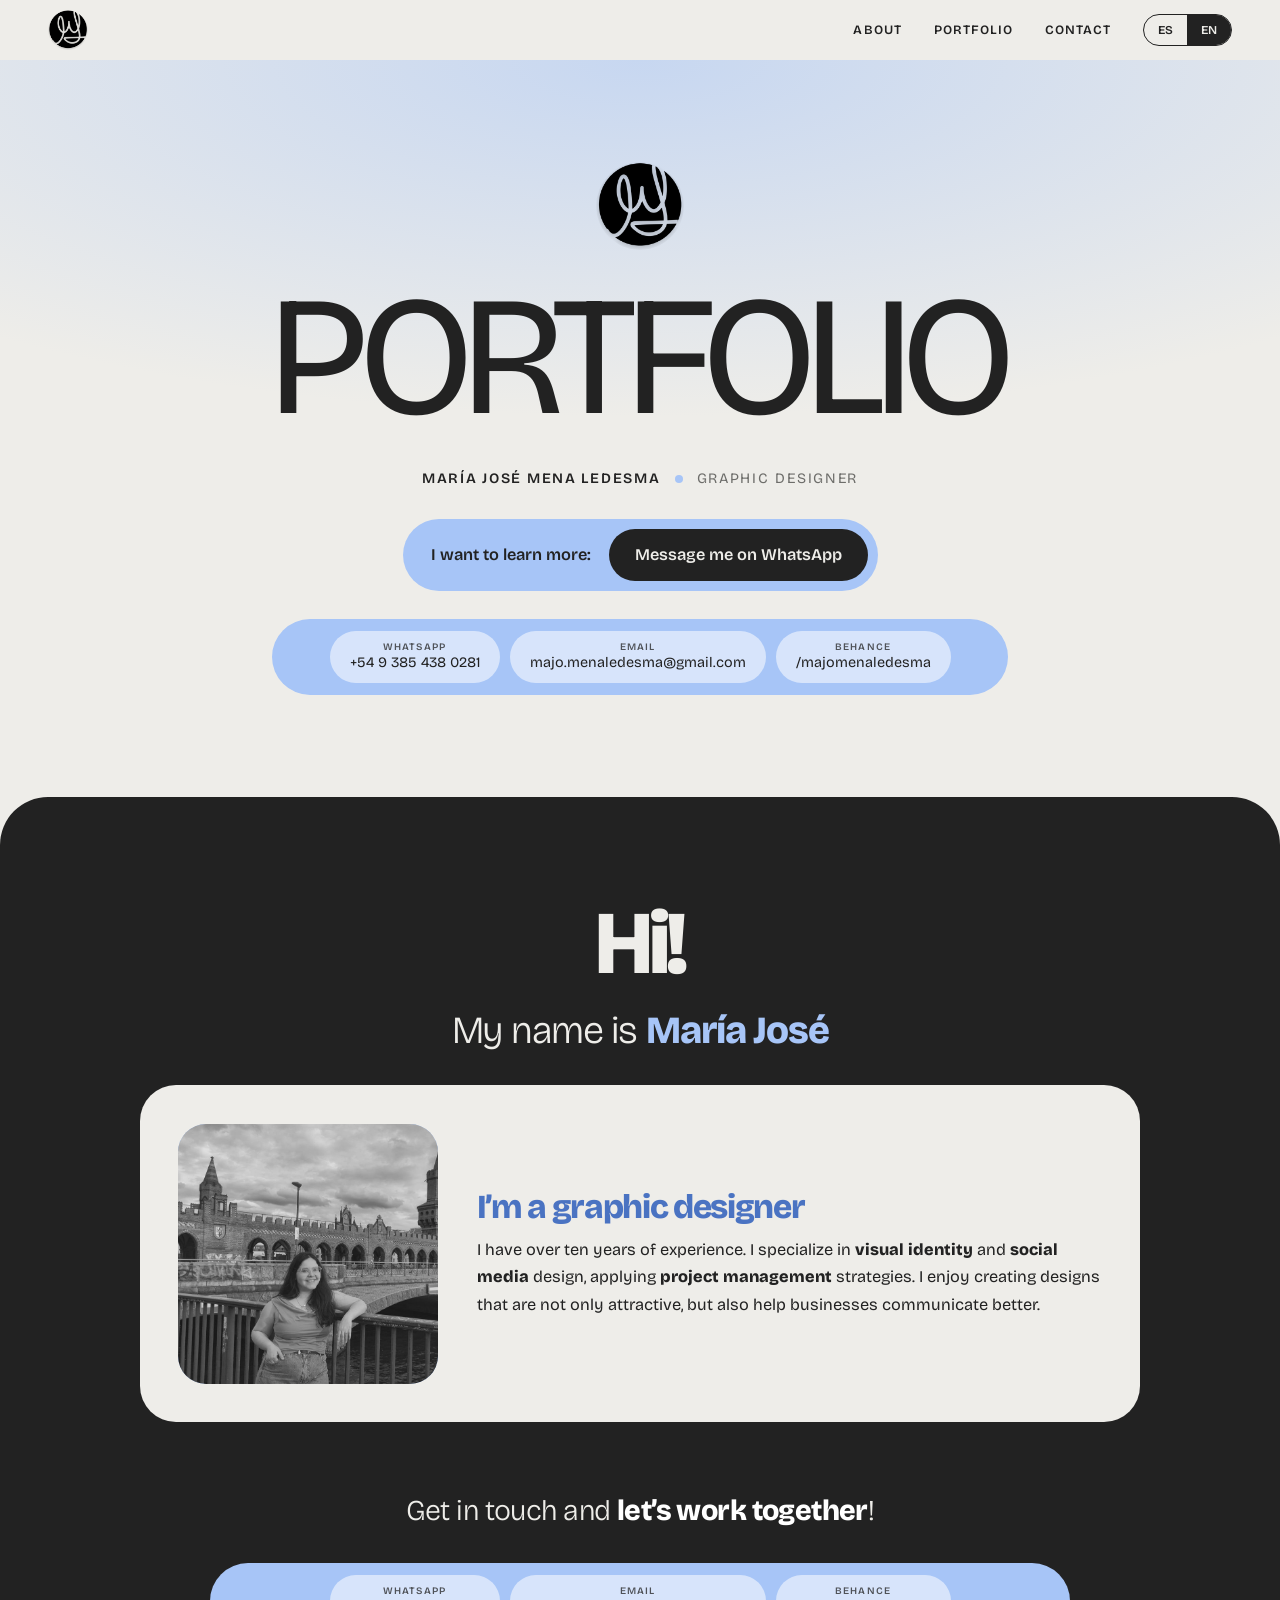
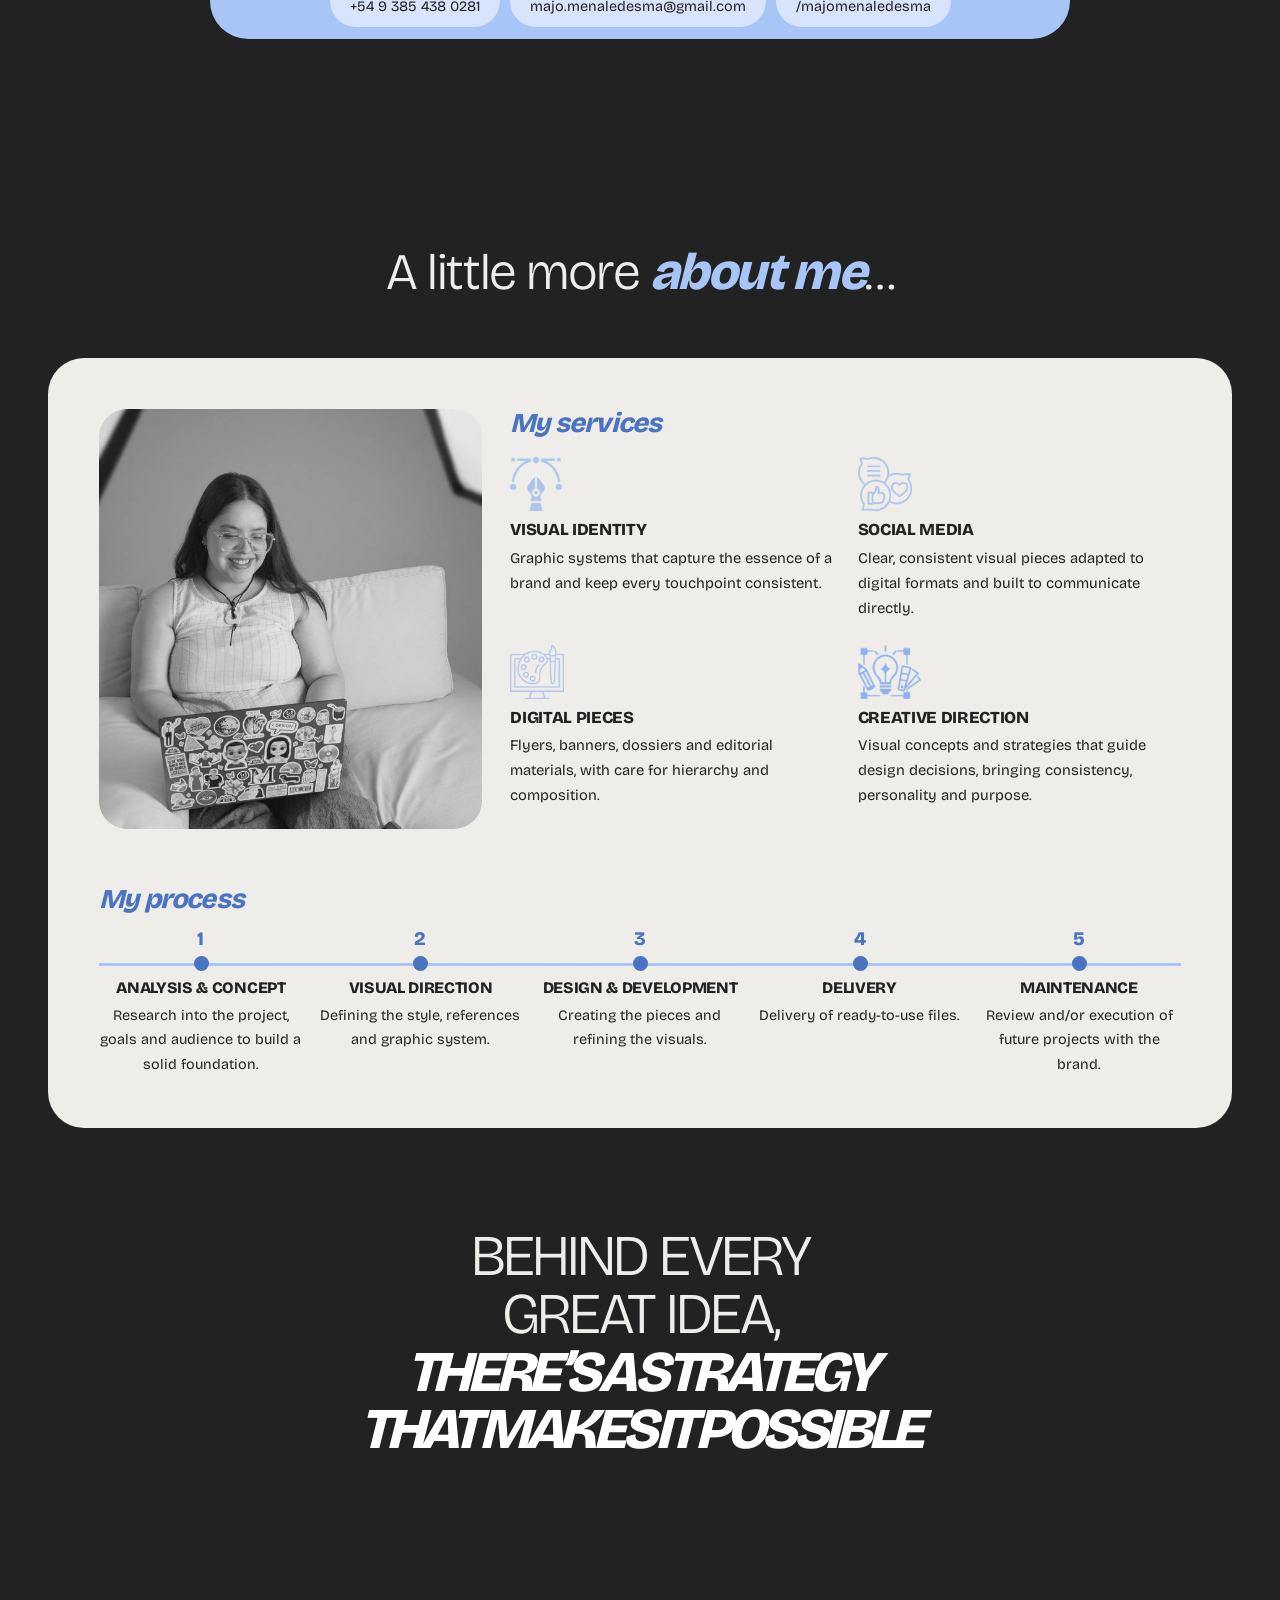
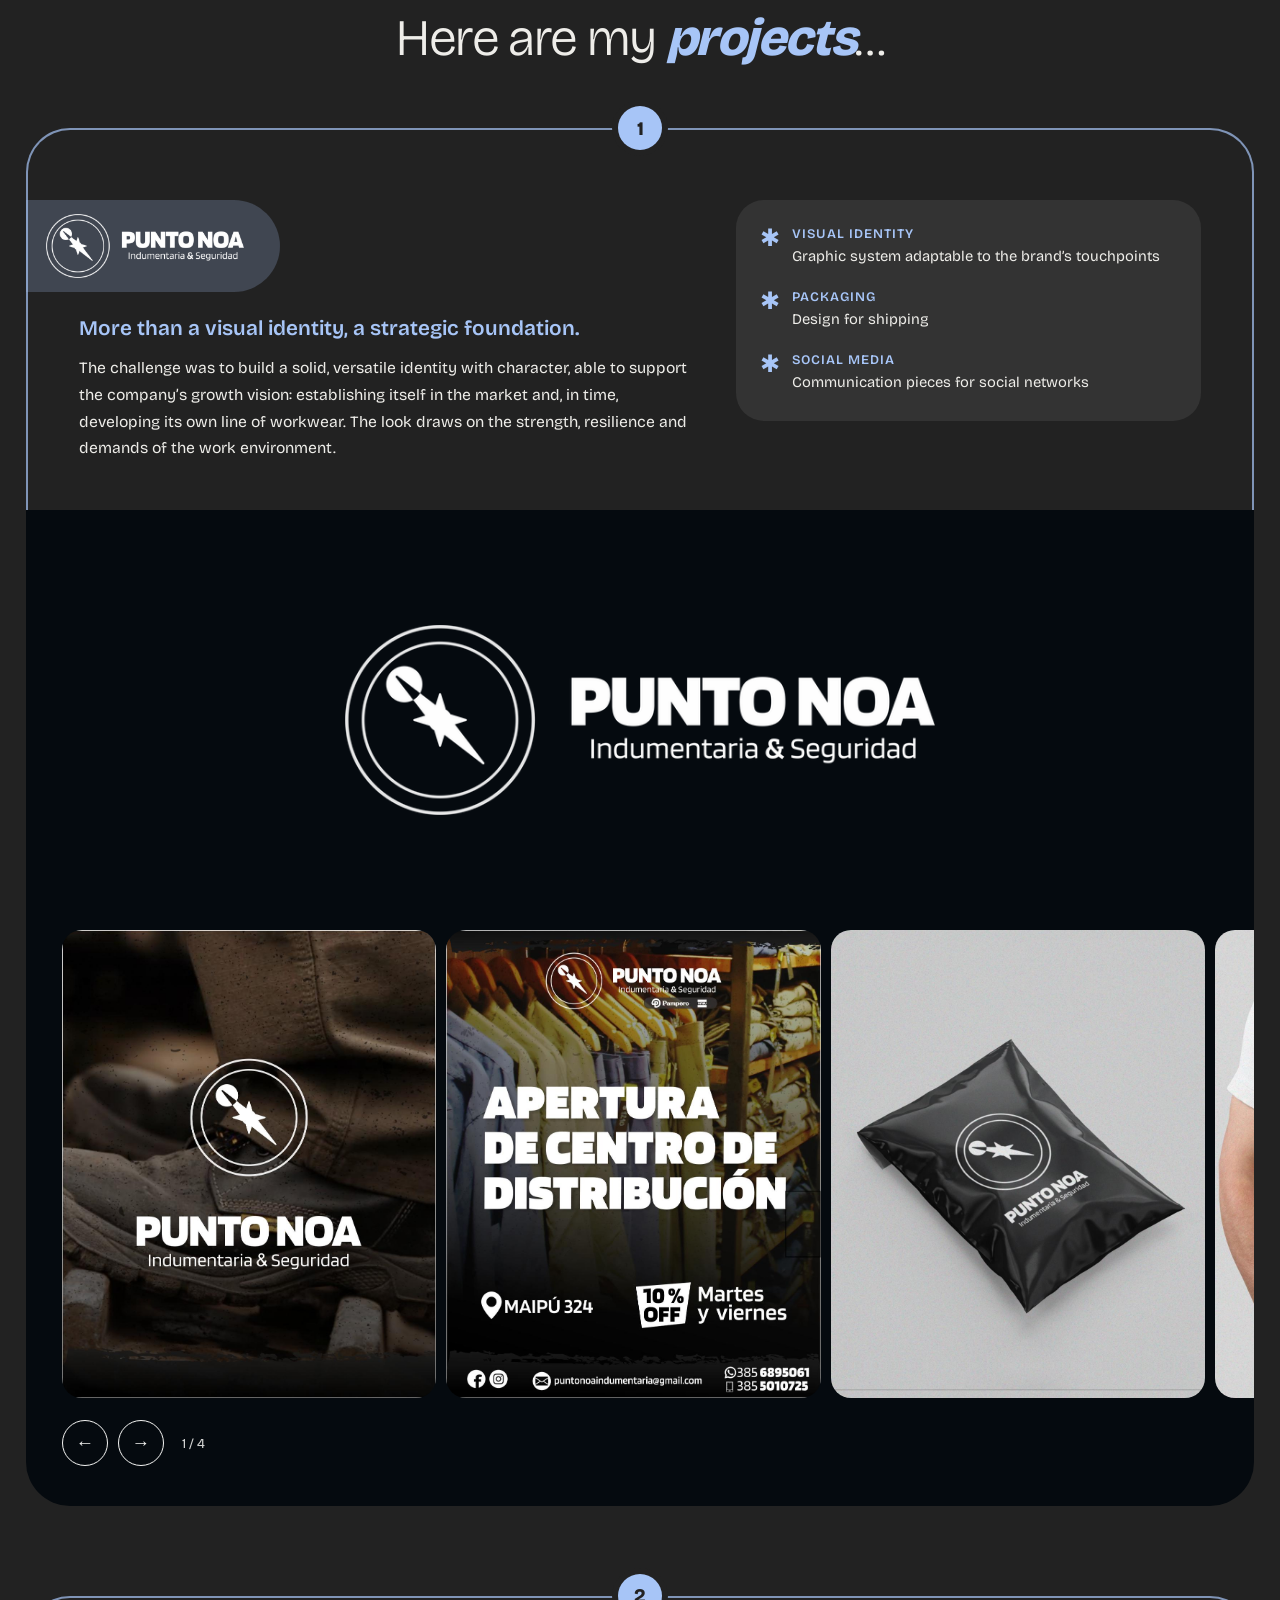
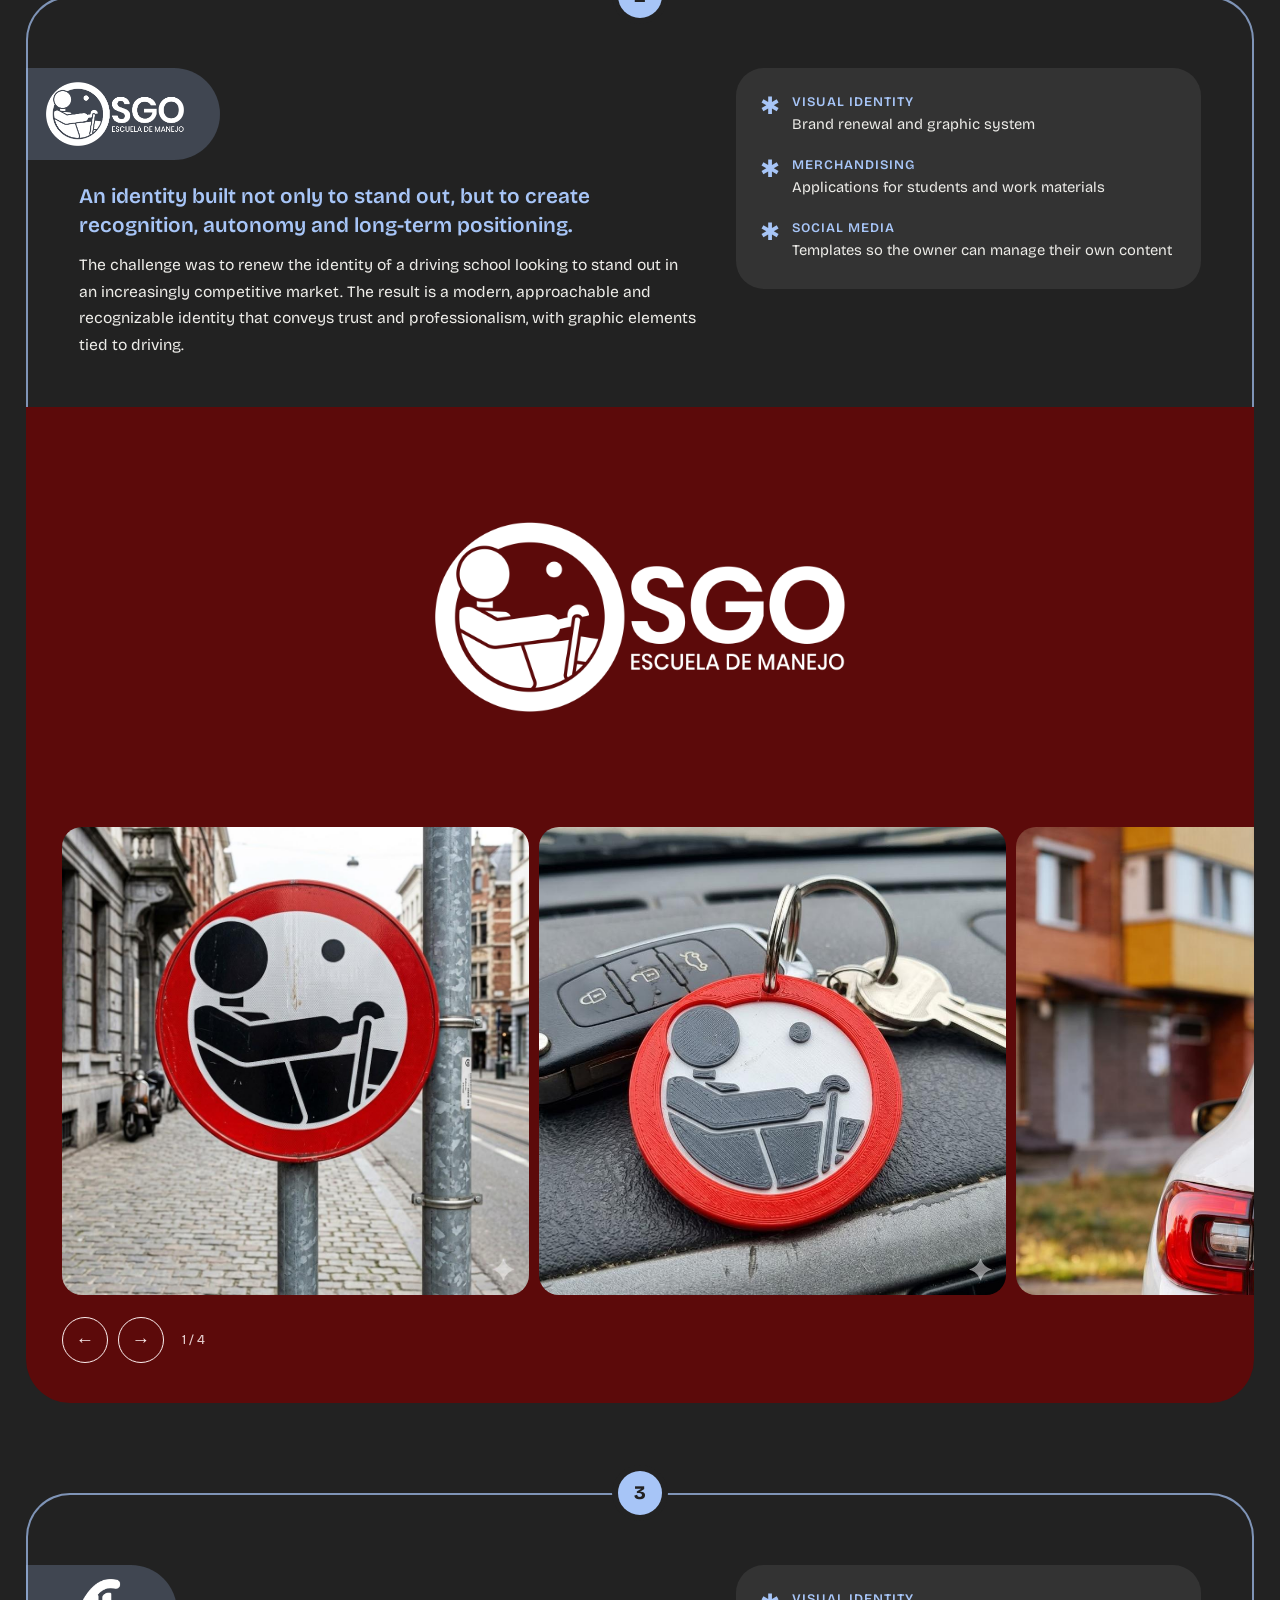
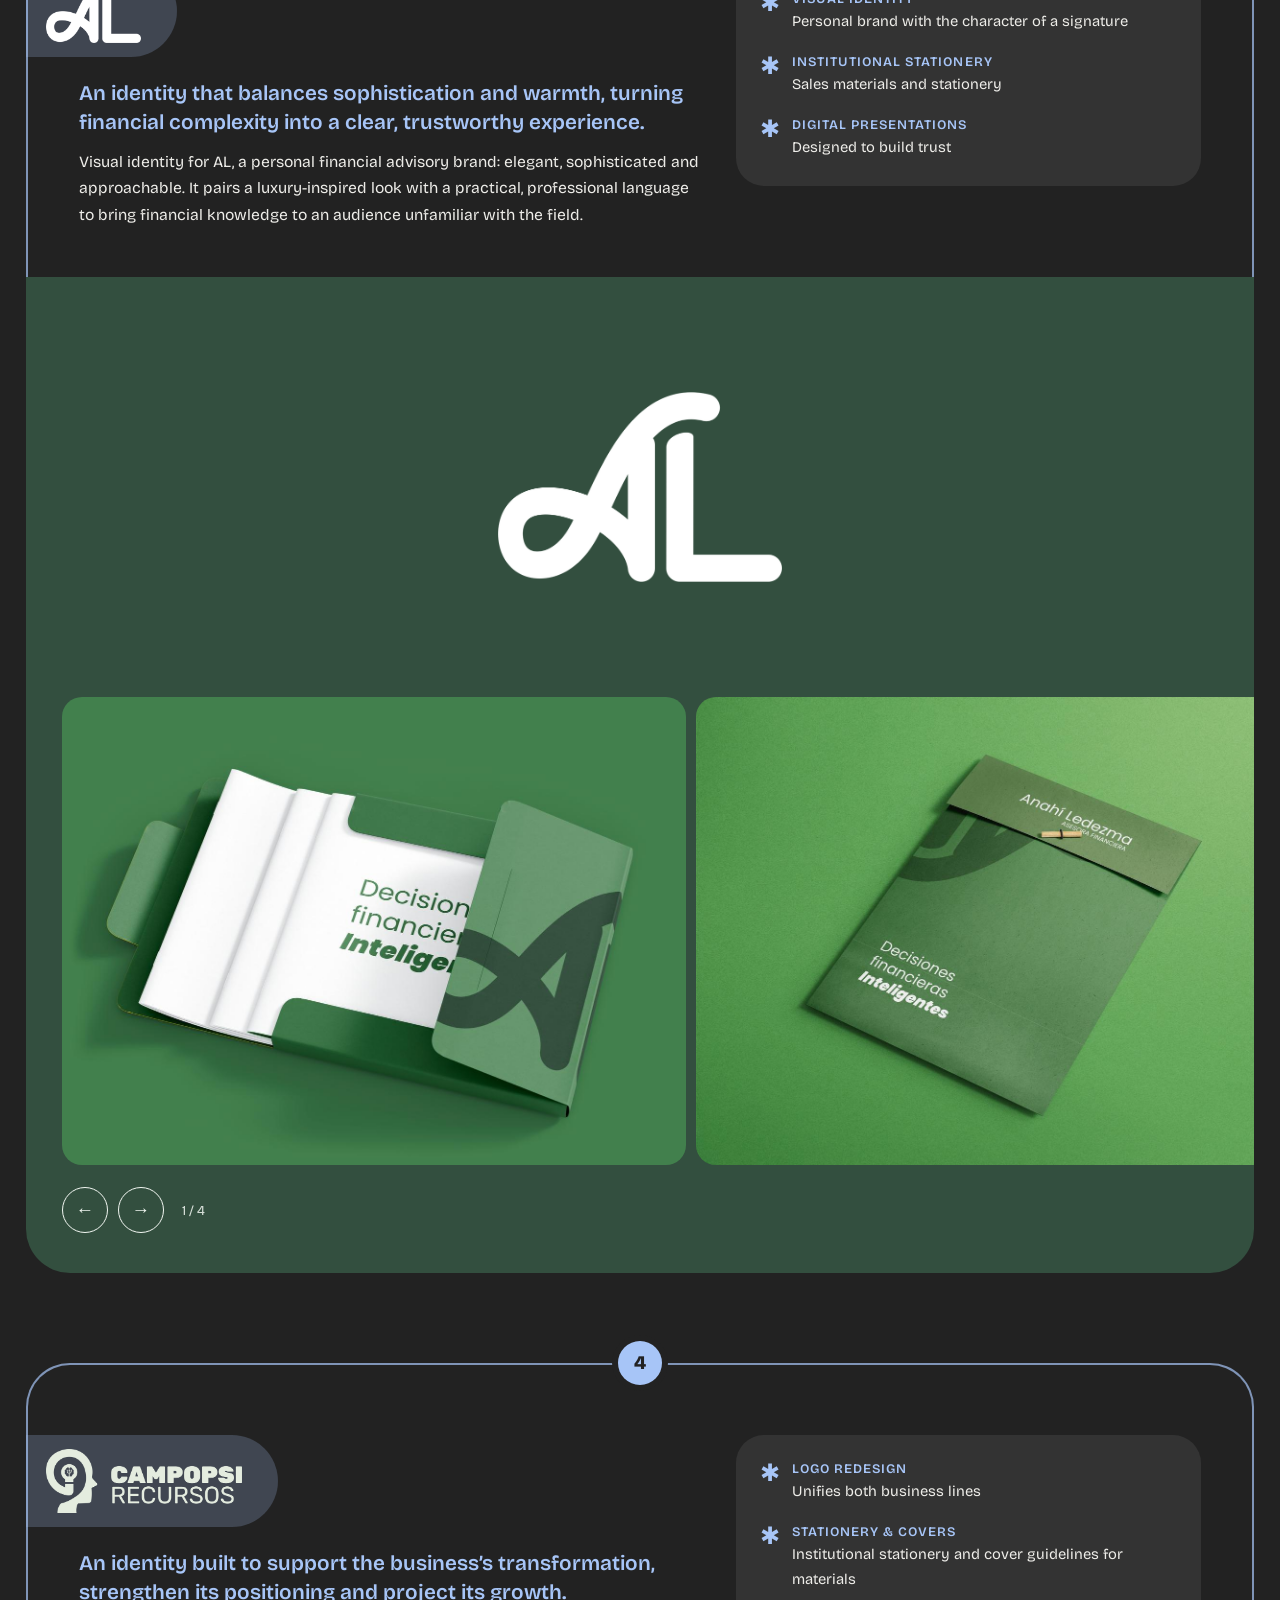
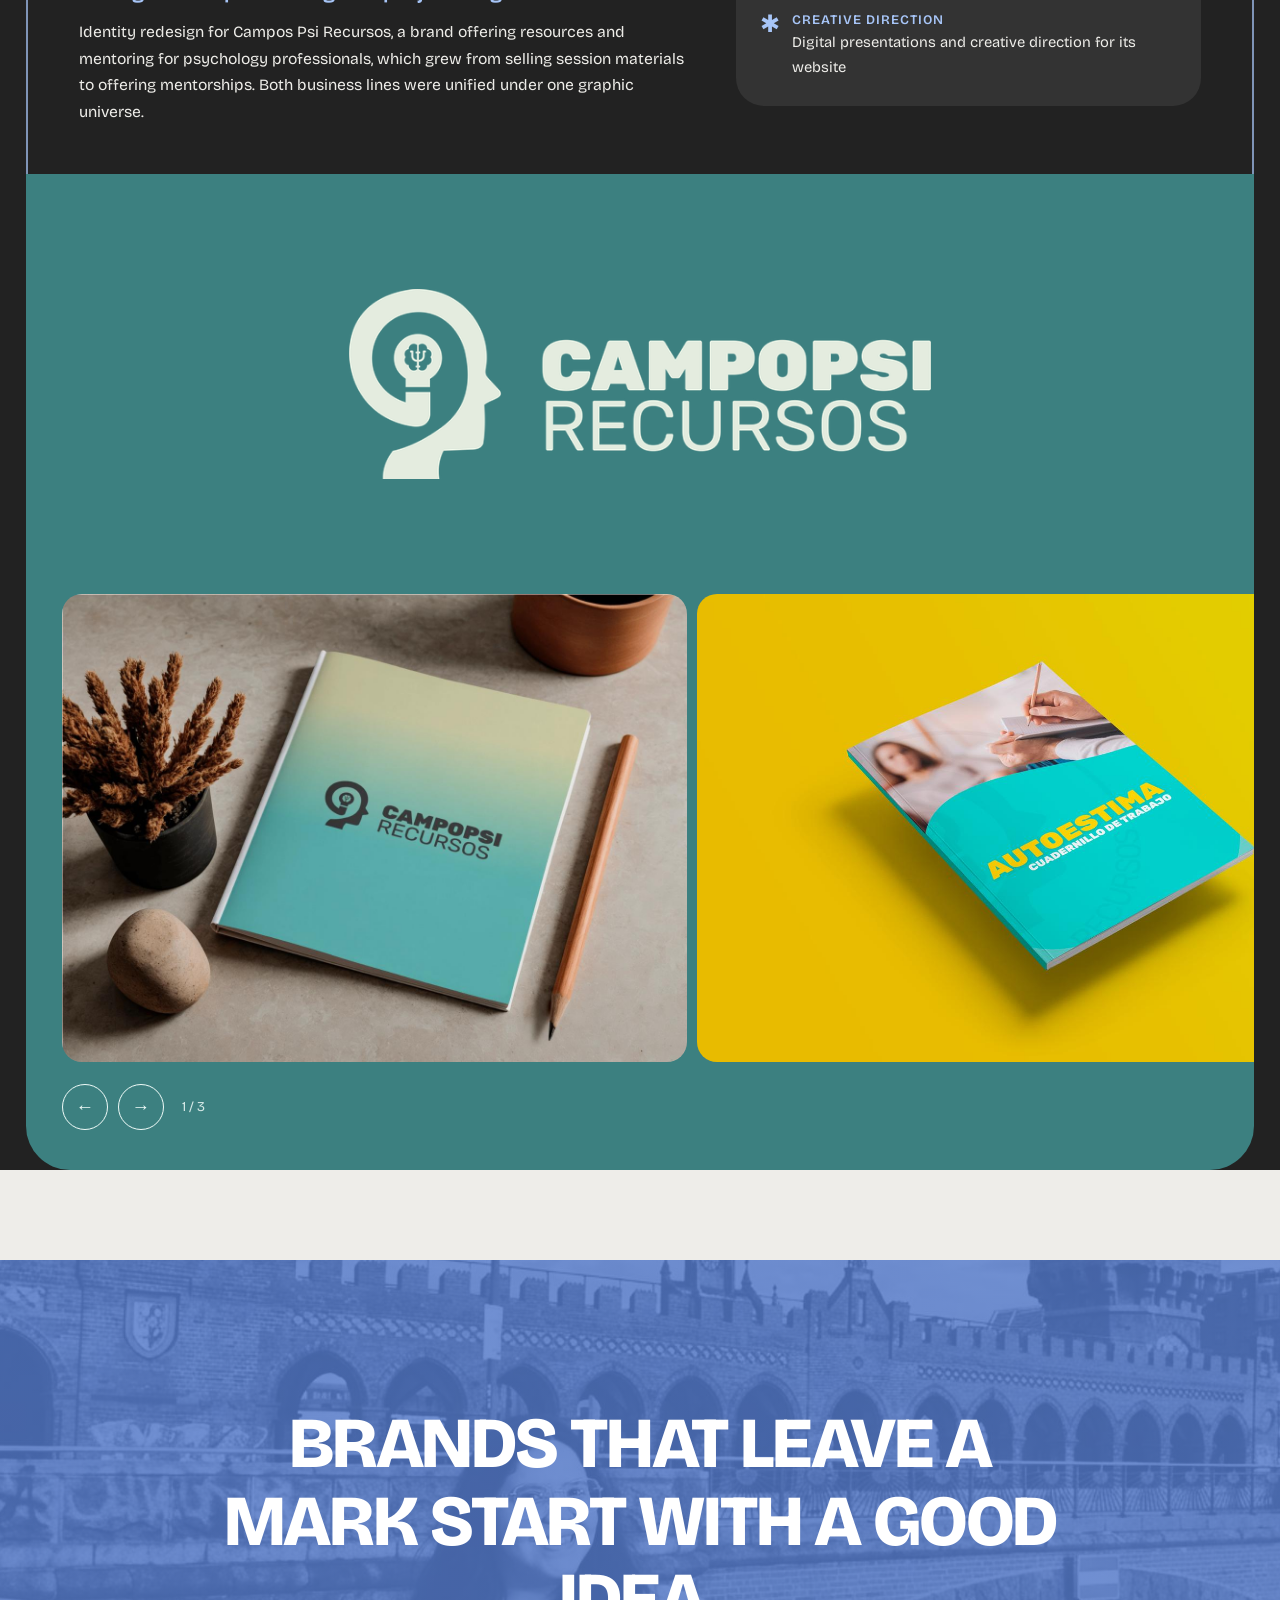
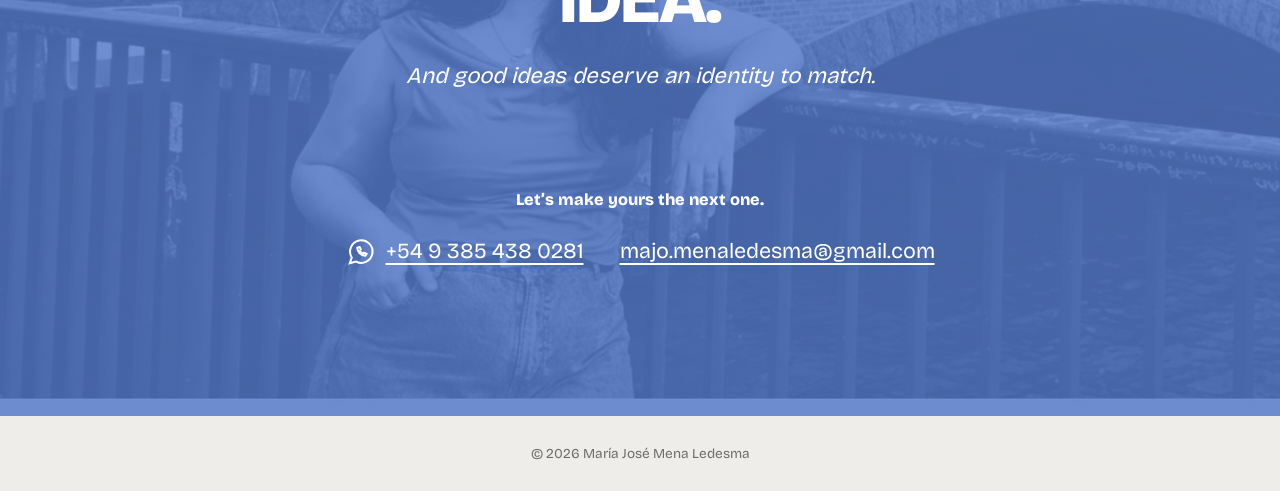
==== index.html @ b462c748 "Portfolio site + README Client's static portfolio as delivered (portfolio-mjml.zip), files at the re" ====
<!DOCTYPE html>
<html lang="es">
<head>
<meta charset="utf-8">
<meta name="viewport" content="width=device-width, initial-scale=1, viewport-fit=cover">
<title>María José Mena Ledesma · Portfolio 2026</title>
<link rel="icon" href="assets/img/logo.png">
<link rel="preconnect" href="https://fonts.googleapis.com">
<link href="https://fonts.googleapis.com/css2?family=Bricolage+Grotesque:opsz,wdth,wght@12..96,75..100,200..800&display=swap" rel="stylesheet">
<link rel="stylesheet" href="css/style.css">
</head>
<body>
<header>
  <a href="#inicio" aria-label="Inicio"><img data-a="logo" alt="mj"></a>
  <nav>
    <a href="#hola" data-i="n1"></a><a href="#proyectos" data-i="n2"></a><a href="#contacto" data-i="n3"></a>
    <div class="lang" role="group" aria-label="Idioma / Language"><button data-l="es" aria-pressed="true">ES</button><button data-l="en" aria-pressed="false">EN</button></div>
  </nav>
</header>

<section class="hero" id="inicio">
  <img class="mark" data-a="logo" alt="">
  <h1>Portfolio</h1>
  <p class="role"><b>María José Mena Ledesma</b><i></i><span data-i="role"></span></p>
  <div class="know"><span data-i="know"></span><a href="https://wa.me/5493854380281" target="_blank" rel="noopener" data-i="kbtn"></a></div>
  <div class="pill2">
    <a href="https://wa.me/5493854380281" target="_blank" rel="noopener"><small>WhatsApp</small>+54 9 385 438 0281</a>
    <a href="mailto:majo.menaledesma@gmail.com"><small>Email</small>majo.menaledesma@gmail.com</a>
    <a href="https://www.behance.net/majomenaledesma" target="_blank" rel="noopener"><small>Behance</small>/majomenaledesma</a>
  </div>
</section>

<div class="dark">
  <section class="hola" id="hola">
    <h2 data-i="hola"></h2>
    <p class="hi" data-i="hi"></p>
    <div class="bio">
      <div class="ph"><img data-a="about" alt="María José Mena Ledesma"></div>
      <div><h3 data-i="bh"></h3><p data-i="ap"></p></div>
    </div>
    <h3 class="cta" data-i="cta"></h3>
    <div class="pill2">
      <a href="https://wa.me/5493854380281" target="_blank" rel="noopener"><small>WhatsApp</small>+54 9 385 438 0281</a>
      <a href="mailto:majo.menaledesma@gmail.com"><small>Email</small>majo.menaledesma@gmail.com</a>
      <a href="https://www.behance.net/majomenaledesma" target="_blank" rel="noopener"><small>Behance</small>/majomenaledesma</a>
    </div>
  </section>

  <section id="mas">
    <h2 class="s" data-i="more"></h2>
    <div class="card">
      <div class="row1">
        <img data-a="proc" alt="">
        <div><h4 data-i="svh"></h4><div class="sv" id="svc"></div></div>
      </div>
      <h4 class="tlh" data-i="prh"></h4>
      <div class="tl" id="steps"></div>
    </div>
    <p class="q"><span data-i="q1"></span><b data-i="q2"></b></p>
  </section>

  <section class="show" id="proyectos"><h2 class="s" data-i="show"></h2></section>
  <div id="projs"></div>
</div>

<section class="contact" id="contacto" data-bg="contact">
  <h2 data-i="c1"></h2>
  <p class="it" data-i="c2"></p>
  <p class="cta2" data-i="c3"></p>
  <div class="row">
    <a href="https://wa.me/5493854380281" target="_blank" rel="noopener"><svg viewBox="0 0 24 24" aria-hidden="true"><path d="M3 21l1.6-4.6A9 9 0 1 1 8 19.6L3 21z"/><path d="M9 8.5c0 3.5 3 6.5 6.5 6.5l1-1.5-2-1-1 .8c-1-.4-2-1.4-2.4-2.4l.8-1-1-2z"/></svg>+54 9 385 438 0281</a>
    <a href="mailto:majo.menaledesma@gmail.com">majo.menaledesma@gmail.com</a>
  </div>
</section>
<footer>© 2026 María José Mena Ledesma</footer>

<script src="js/main.js"></script>
</body>
</html>
---- css/style.css ----
:root{--off:#eeede9;--ink:#222;--soft:#6d6d6a;--blue:#a7c5f7;--blued:#4a73c2;--glow:#d3def2;--cream:#eeede9;
--w:'Bricolage Grotesque','Helvetica Neue',Arial,sans-serif;--t:'Bricolage Grotesque','Helvetica Neue',Arial,sans-serif;
color-scheme:light;box-sizing:border-box;padding-top:env(safe-area-inset-top,0px);padding-bottom:env(safe-area-inset-bottom,0px)}
@media (prefers-color-scheme:dark){:root:not([data-theme="light"]){--off:#15171b;--ink:#efeeea;--soft:#a3a6ad;--glow:#232a38;color-scheme:dark}}
:root[data-theme="dark"]{--off:#15171b;--ink:#efeeea;--soft:#a3a6ad;--glow:#232a38;color-scheme:dark}
*{box-sizing:border-box;margin:0}
html{scroll-behavior:smooth;scroll-padding-top:calc(66px + env(safe-area-inset-top,0px))}
body{background:var(--off);color:var(--ink);font:400 1.02rem/1.7 var(--w);-webkit-font-smoothing:antialiased;-webkit-text-size-adjust:100%;overflow-x:clip}
body::before{content:"";position:fixed;inset:0 0 auto;height:env(safe-area-inset-top,0px);background:var(--off);z-index:30}
img{display:block;max-width:100%}
header{position:sticky;top:env(safe-area-inset-top,0px);z-index:20;display:flex;justify-content:space-between;align-items:center;gap:12px;padding:10px clamp(14px,4vw,48px);background:var(--off)}
header img{width:40px;height:40px;border-radius:50%}
nav{display:flex;gap:clamp(10px,3vw,32px);align-items:center;flex-wrap:wrap;justify-content:flex-end}
nav a{color:var(--ink);text-decoration:none;font-weight:600;font-size:.8rem;letter-spacing:.08em;text-transform:uppercase;padding:8px 0}
nav a:hover{text-decoration:underline;text-underline-offset:6px}
.lang{display:flex;border:1.5px solid var(--ink);border-radius:99px;overflow:hidden}
.lang button{font:600 .75rem var(--w);padding:8px 14px;border:0;background:none;color:var(--ink);cursor:pointer}
.lang button[aria-pressed="true"]{background:var(--ink);color:var(--off)}
:focus-visible{outline:3px solid #3d6fd9;outline-offset:3px}
section{padding:clamp(48px,8vw,110px) clamp(14px,4vw,48px)}
b{font-weight:800}
/* portada */
.hero{min-height:84vh;min-height:84svh;display:grid;place-content:center;justify-items:center;text-align:center;gap:clamp(16px,2.4vw,28px);padding-bottom:calc(clamp(48px,8vw,110px) + 56px);background:radial-gradient(ellipse 80% 45% at 50% 0%,color-mix(in srgb,var(--blue) 55%,transparent),transparent)}
.hero .mark{width:clamp(60px,7vw,88px);height:clamp(60px,7vw,88px);border-radius:50%}
.hero h1{font:400 clamp(2.6rem,13.2vw,11.5rem)/.95 var(--w);letter-spacing:-.04em;text-transform:uppercase}
.hero h1 small{display:block;font:800 clamp(1.4rem,4.4vw,3.4rem)/1.1 var(--w);letter-spacing:-.02em;color:var(--blued);margin-top:6px}
.role{display:flex;flex-wrap:wrap;gap:6px 14px;justify-content:center;align-items:center;font-size:clamp(.62rem,1.6vw,.9rem);letter-spacing:.12em;text-transform:uppercase;color:var(--soft)}
.role b{color:var(--ink);font-weight:600}.role i{width:8px;height:8px;border-radius:50%;background:var(--blue)}
/* bloque oscuro */
.dark{background:#222;color:var(--cream);border-radius:48px 48px 0 0;margin-top:-56px;position:relative;z-index:1}
.dark h2.s{font:300 clamp(1.6rem,4.4vw,3.2rem)/1.15 var(--t);letter-spacing:-.03em;text-align:center}
.dark h2.s b{font-style:italic;color:var(--blue)}
.hola{text-align:center;display:grid;gap:clamp(18px,3vw,34px);justify-items:center}
.hola h2{font:800 clamp(2.6rem,8vw,5.6rem)/1 var(--t);letter-spacing:-.05em}
.hola .hi{font:300 clamp(1.4rem,3.6vw,2.4rem)/1.1 var(--t);letter-spacing:-.03em;margin-top:-14px}
.hola .hi b{color:var(--blue)}
.bio{background:var(--cream);color:#222;border-radius:36px;display:grid;gap:clamp(18px,3vw,40px);padding:clamp(18px,3vw,40px);align-items:center;max-width:1000px;width:100%;text-align:left}
@media(min-width:700px){.bio{grid-template-columns:auto 1fr}}
.bio .ph{width:clamp(180px,24vw,260px);aspect-ratio:1;border-radius:28px;overflow:hidden;background:var(--blue);justify-self:center}
.bio .ph img{width:100%;height:100%;object-fit:cover;object-position:center 38%;filter:grayscale(1)}
.bio h3{font:800 clamp(1.4rem,3vw,2.1rem)/1.1 var(--t);letter-spacing:-.04em;color:var(--blued);margin-bottom:10px}
.bio p{font-size:1.02rem}
.hola h3.cta{font:300 clamp(1.2rem,2.6vw,1.8rem)/1.2 var(--t);letter-spacing:-.02em;margin-top:clamp(10px,3vw,40px)}
.hola h3.cta b{color:#fff}
.pill2{display:flex;flex-wrap:wrap;gap:10px;justify-content:center;background:var(--blue);padding:12px;border-radius:99px;max-width:860px;width:100%}
.pill2 a{background:rgba(255,255,255,.55);color:#222;text-decoration:none;border-radius:99px;padding:10px 20px;font-size:.9rem;display:grid;line-height:1.3;text-align:center}
.pill2 small{font-size:.62rem;letter-spacing:.12em;text-transform:uppercase;font-weight:600;opacity:.75}
@media(max-width:599px){.pill2{border-radius:28px}.pill2 a{flex:1 1 100%}}
/* más de mí */
.card{background:var(--cream);color:#222;border-radius:36px;padding:clamp(20px,4vw,52px);max-width:1200px;margin:clamp(28px,5vw,56px) auto 0}
.row1{display:grid;gap:28px}
@media(min-width:860px){.row1{grid-template-columns:.8fr 1.4fr}}
.row1>img{width:100%;height:100%;min-height:260px;max-height:420px;object-fit:cover;border-radius:28px;filter:grayscale(1)}
.card h4{font:800 clamp(1.2rem,2.4vw,1.7rem)/1.1 var(--t);font-style:italic;letter-spacing:-.03em;color:var(--blued);margin-bottom:18px}
.sv{display:grid;grid-template-columns:repeat(2,1fr);gap:24px}
@media(max-width:599px){.sv{grid-template-columns:1fr}}
.sv img{height:54px;width:auto;margin-bottom:10px}
.sv b{font:800 1.05rem/1.1 var(--t);letter-spacing:-.02em;text-transform:uppercase;display:block;margin-bottom:6px}
.sv p{font-size:.92rem}
.tlh{margin-top:clamp(34px,5vw,56px)}
.tl{position:relative;display:grid;grid-template-columns:repeat(5,1fr);gap:16px;padding-top:46px;margin-top:6px}
.tl::before{content:"";position:absolute;left:0;right:0;top:30px;height:3px;background:var(--blue)}
.tl>div{position:relative;text-align:center;font-size:.9rem}
.tl>div::before{content:"";position:absolute;top:-23px;left:50%;width:15px;height:15px;margin-left:-7px;border-radius:50%;background:var(--blued)}
.tl i{position:absolute;top:-52px;left:0;right:0;font:800 1.2rem var(--t);font-style:normal;color:var(--blued)}
.tl b{display:block;font:800 1rem/1.15 var(--t);letter-spacing:-.02em;text-transform:uppercase;margin-bottom:6px}
@media(max-width:759px){
.tl{grid-template-columns:1fr;gap:22px;padding:0 0 0 34px}
.tl::before{left:6px;right:auto;top:0;bottom:0;width:3px;height:auto}
.tl>div{text-align:left}
.tl>div::before{left:-34px;top:6px;margin-left:0}
.tl i{position:static;display:inline;margin-right:8px}
.tl b{display:inline}}
.q{text-align:center;font:300 clamp(1.7rem,4.6vw,3.6rem)/1 var(--t);letter-spacing:-.05em;text-transform:uppercase;padding:clamp(48px,8vw,100px) 14px clamp(24px,4vw,48px)}
.q span,.q b{display:block;white-space:pre-line}
.q b{font-style:italic;letter-spacing:-.08em;word-spacing:-.1em;color:#fff}
.show{padding-top:0;padding-bottom:clamp(28px,5vw,60px)}
/* proyectos */
.proj{margin:0 clamp(8px,2vw,28px) clamp(40px,7vw,90px)}
.phead{position:relative;border:2px solid rgba(167,197,247,.7);border-bottom:0;border-radius:44px 44px 0 0;padding:clamp(48px,6vw,70px) clamp(18px,4vw,56px) clamp(28px,4vw,48px);display:grid;gap:28px;background:#222;color:var(--cream)}
@media(min-width:900px){.phead{grid-template-columns:1.35fr 1fr;align-items:start}}
.badge{position:absolute;top:-24px;left:50%;margin-left:-22px;width:44px;height:44px;border-radius:50%;background:var(--blue);color:#222;display:grid;place-items:center;font:800 1.2rem var(--t);box-shadow:0 0 0 6px #222}
.pill{display:inline-flex;align-items:center;background:rgba(167,197,247,.22);padding:14px 36px 14px 20px;margin-left:calc(-1 * clamp(18px,4vw,56px) - 2px);border-radius:0 99px 99px 0}
.pill img{height:clamp(44px,6vw,64px);width:auto}
.lead{font:600 clamp(1.05rem,1.7vw,1.3rem)/1.4 var(--w);color:var(--blue);margin:22px 0 12px}
.ptxt{font-size:.98rem;max-width:62ch}
.panel{background:rgba(255,255,255,.08);border-radius:28px;padding:26px 24px;display:grid;gap:20px}
.panel div{display:grid;grid-template-columns:auto 1fr;gap:2px 12px}
.panel i{font-style:normal;color:var(--blue);font-size:1.5rem;line-height:1;grid-row:span 2}
.panel b{font:600 .82rem var(--w);letter-spacing:.08em;text-transform:uppercase;color:var(--blue)}
.panel span{font-size:.92rem}
.pbody{background:var(--c);color:var(--f);border-radius:0 0 44px 44px;overflow:hidden}
.brand{display:grid;place-items:center;padding:clamp(48px,9vw,120px) 16px}
.brand img{height:clamp(80px,15vw,190px);width:auto;max-width:86vw;object-fit:contain}
.mos{display:grid;grid-template-columns:repeat(var(--n),1fr);gap:6px}
.mos img{width:100%;aspect-ratio:var(--ar);object-fit:cover}
@media(max-width:759px){.mos{grid-template-columns:repeat(2,1fr)}.mos>:first-child:nth-last-child(3){grid-column:1/-1}}
/* contacto */
.contact{background-size:cover;background-position:center;color:#fff;min-height:84vh;display:grid;align-content:center;justify-items:center;text-align:center;gap:20px}
.contact h2{font:800 clamp(1.8rem,5.6vw,4.8rem)/1.08 var(--w);letter-spacing:-.03em;text-transform:uppercase;max-width:20ch}
.contact .it{font-style:italic;font-size:clamp(1rem,2vw,1.4rem)}
.contact .cta2{font-weight:800;margin-top:clamp(20px,6vw,70px)}
.contact .row{display:flex;flex-wrap:wrap;gap:12px 36px;justify-content:center;font-size:clamp(1.05rem,2.2vw,1.35rem)}
.contact a{color:#fff;text-underline-offset:5px;display:inline-flex;gap:10px;align-items:center}
.contact svg{width:30px;height:30px;fill:none;stroke:#fff;stroke-width:1.6}
footer{padding:26px clamp(14px,4vw,48px);color:var(--soft);font-size:.85rem;text-align:center}
@media(max-width:559px){header{padding:8px 14px}header img{width:36px;height:36px}nav{gap:10px}nav a{font-size:.7rem;letter-spacing:.04em}.lang button{padding:7px 11px}.dark{border-radius:32px 32px 0 0}}
@media (prefers-reduced-motion:reduce){*{transition:none!important;scroll-behavior:auto!important}}
.mos{display:flex;gap:10px;overflow-x:auto;scroll-snap-type:x mandatory;padding:0 clamp(14px,3vw,36px) 16px;scroll-padding-left:clamp(14px,3vw,36px);scrollbar-width:thin;scrollbar-color:var(--f) transparent}
.mos img{flex:0 0 auto;width:auto;height:clamp(260px,52vh,480px);aspect-ratio:var(--r);max-width:84vw;object-fit:cover;scroll-snap-align:start;border-radius:20px}
.pctrl{display:flex;gap:10px;align-items:center;padding:6px clamp(14px,3vw,36px) clamp(24px,4vw,40px)}
.pctrl button{width:46px;height:46px;border-radius:50%;border:1.5px solid var(--f);background:none;color:var(--f);font-size:1.15rem;cursor:pointer}
.pctrl span{margin-left:8px;font-size:.85rem;opacity:.85}
.know{display:flex;flex-wrap:wrap;gap:10px 18px;justify-content:center;align-items:center;background:var(--blue);color:#222;padding:10px 10px 10px 28px;border-radius:99px;font-weight:600}
.know a{background:#222;color:var(--cream);text-decoration:none;border-radius:99px;padding:12px 26px;font-weight:600}
@media(max-width:599px){.know{border-radius:28px;padding:16px;flex-direction:column}.know a{width:100%;text-align:center}}
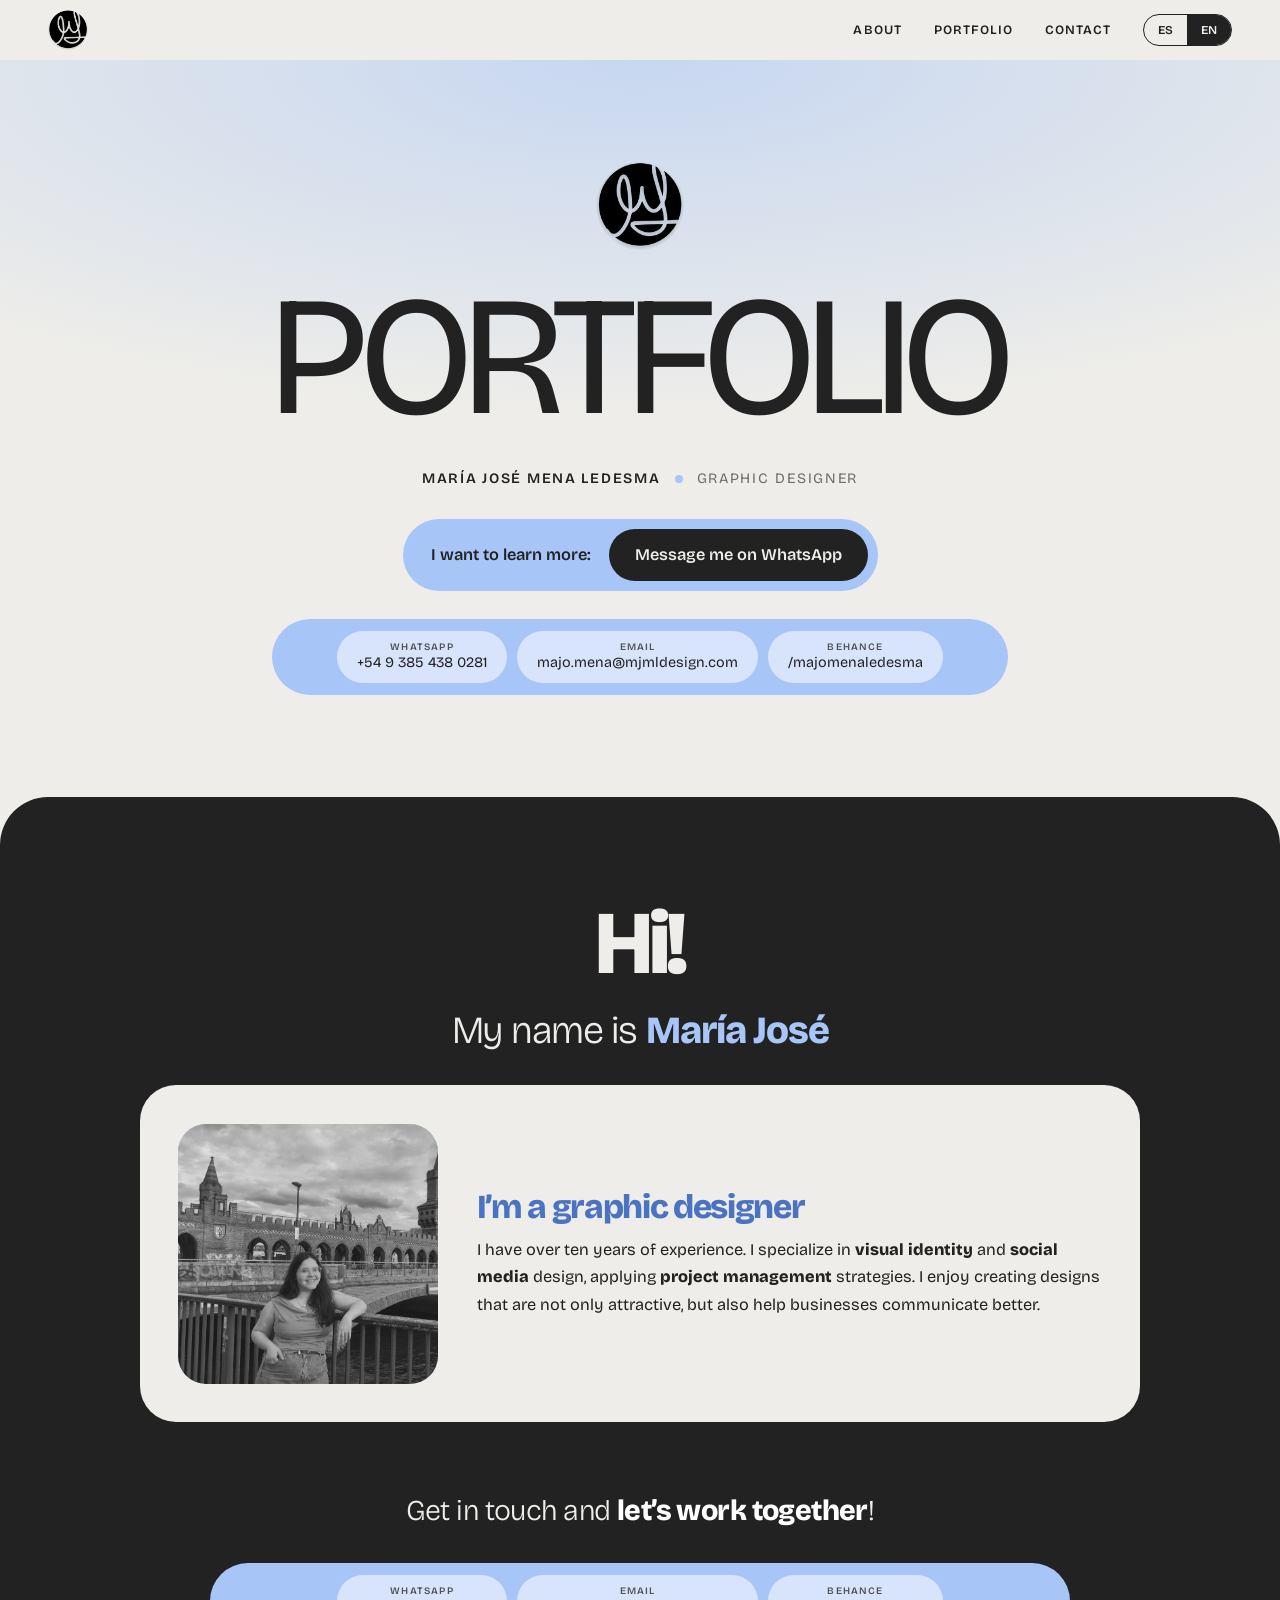
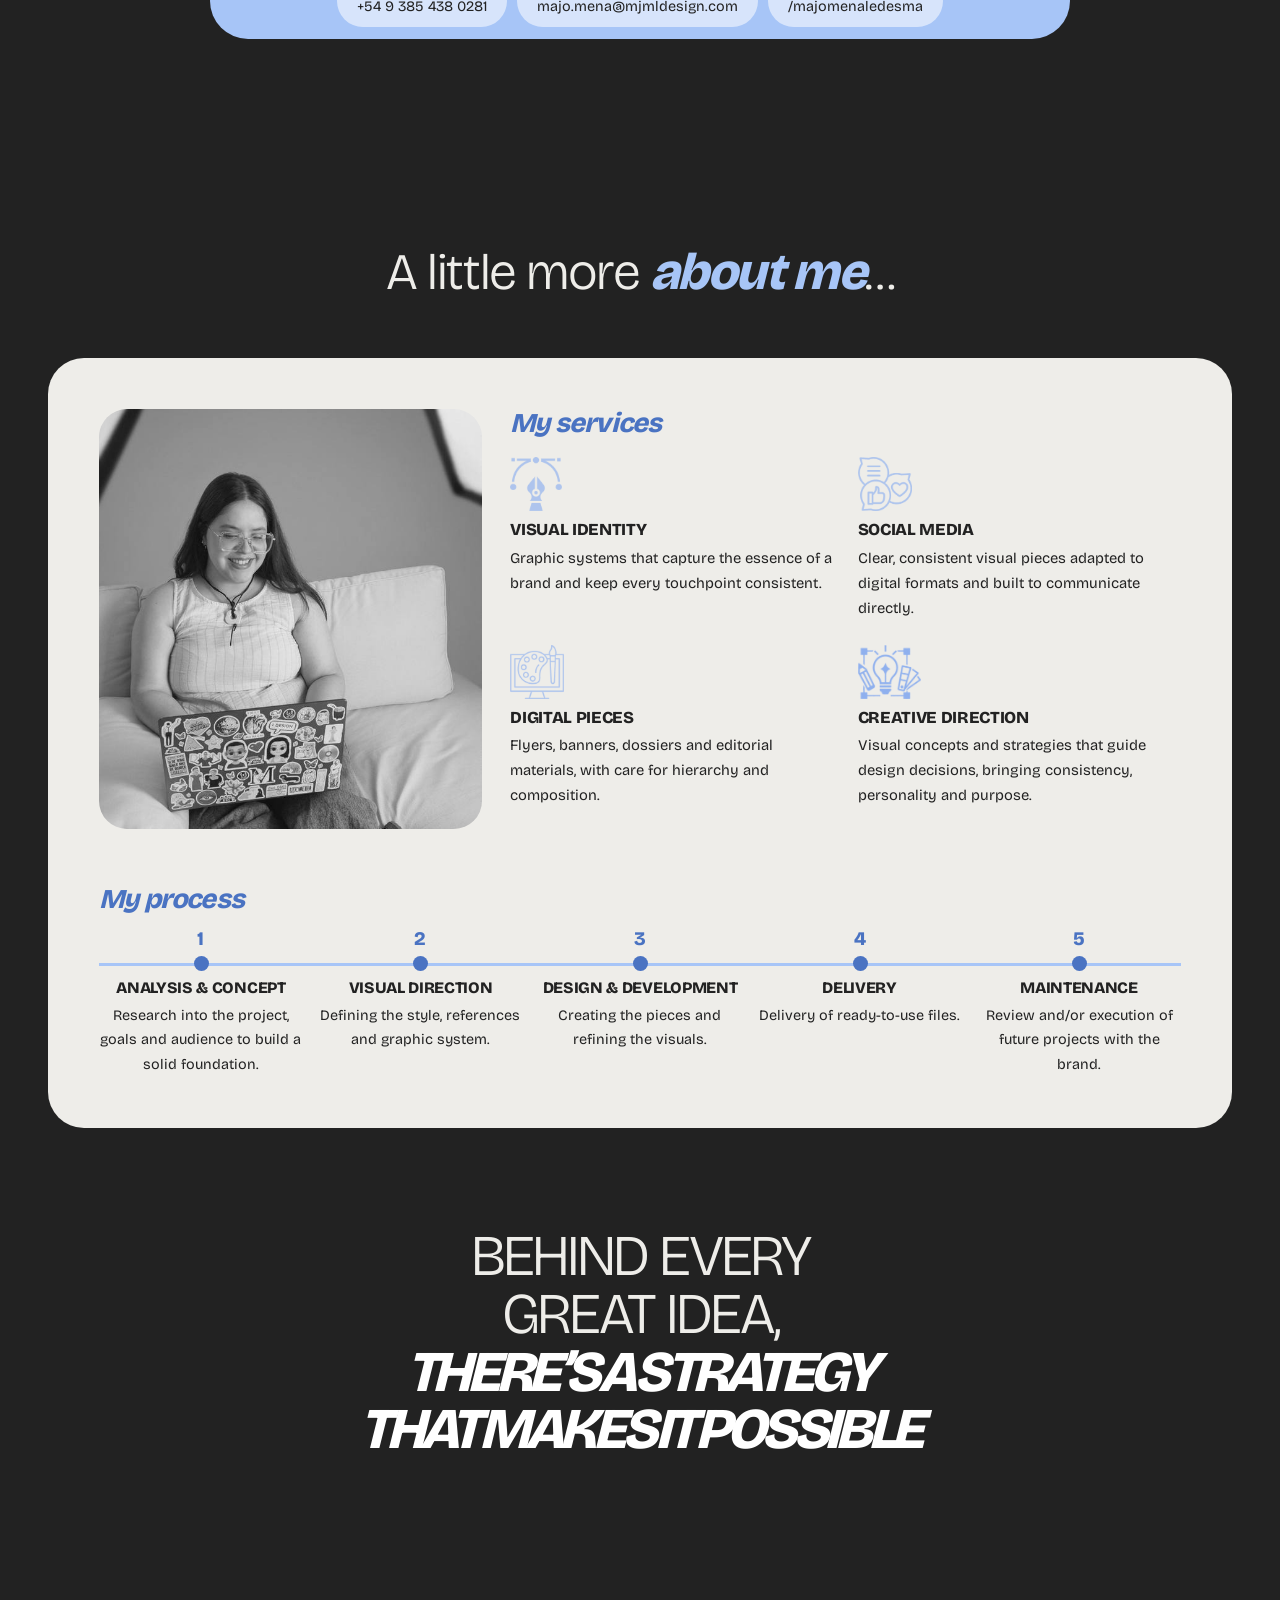
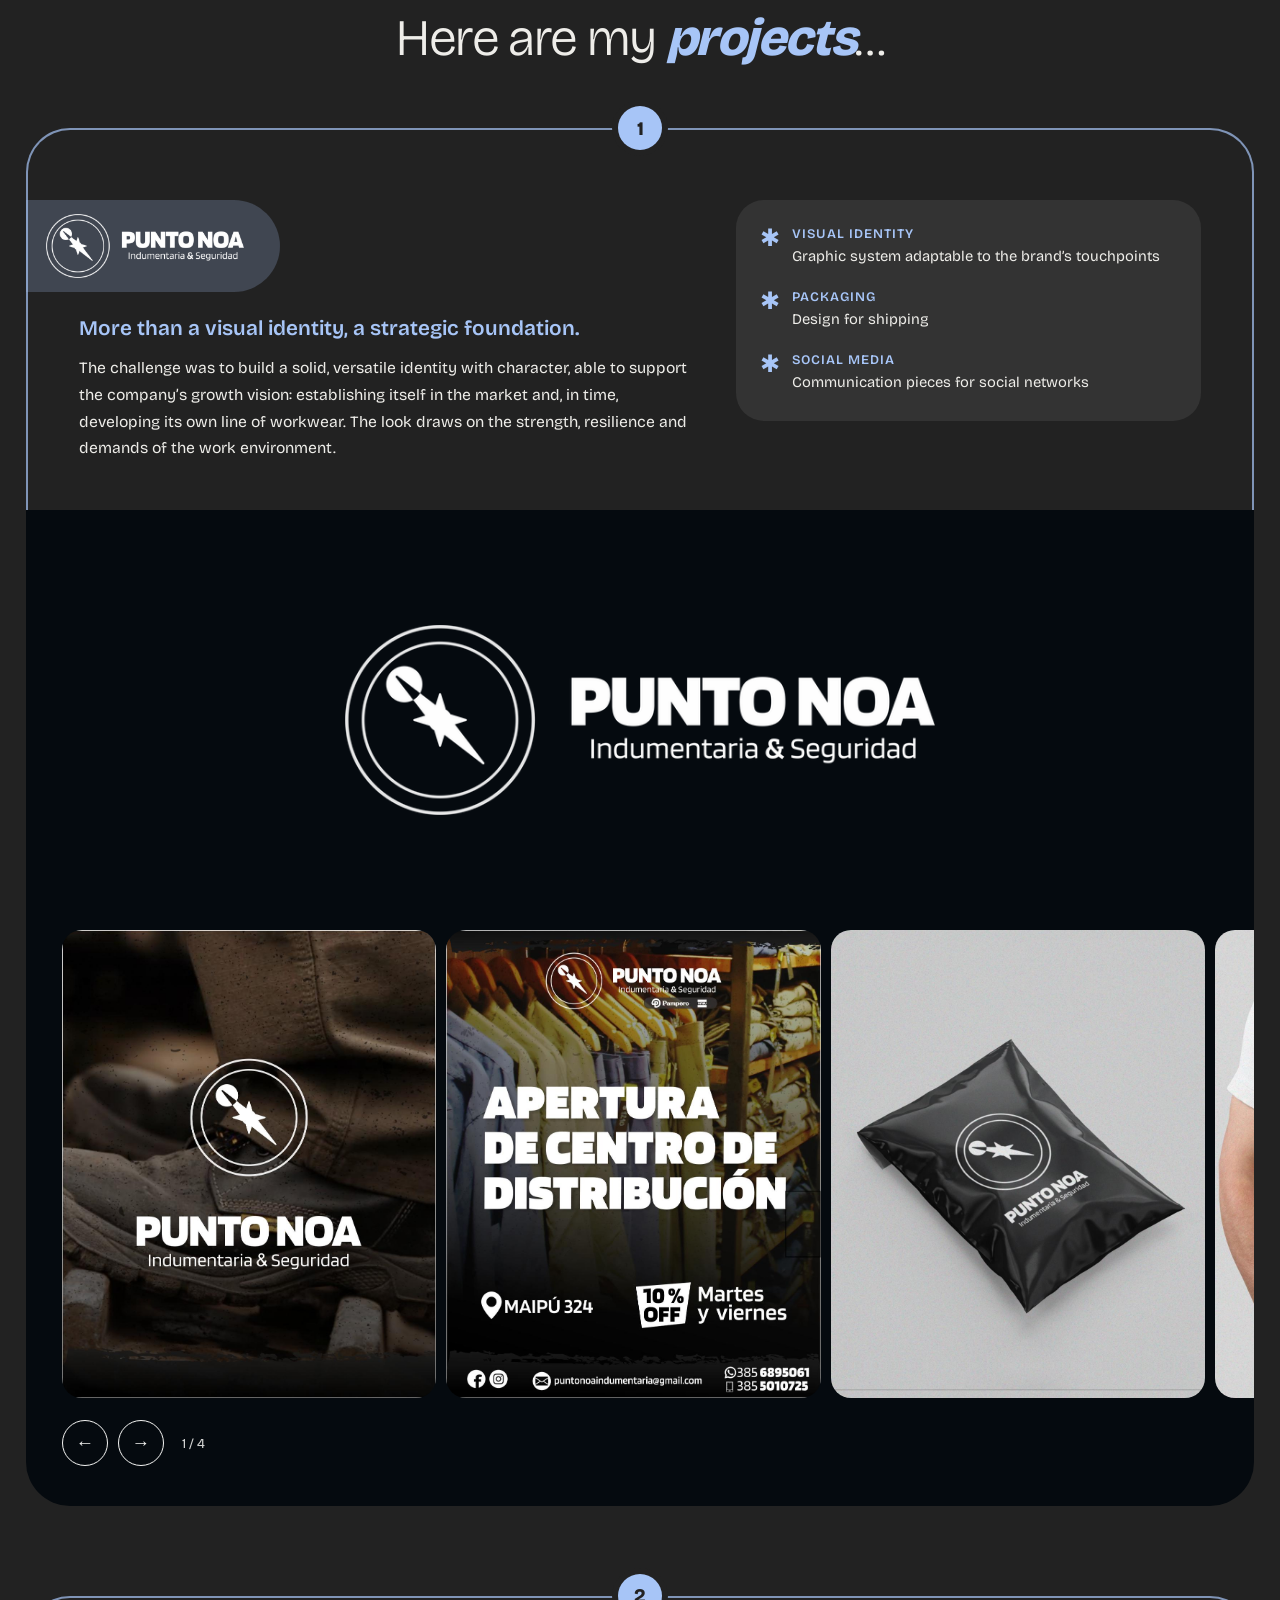
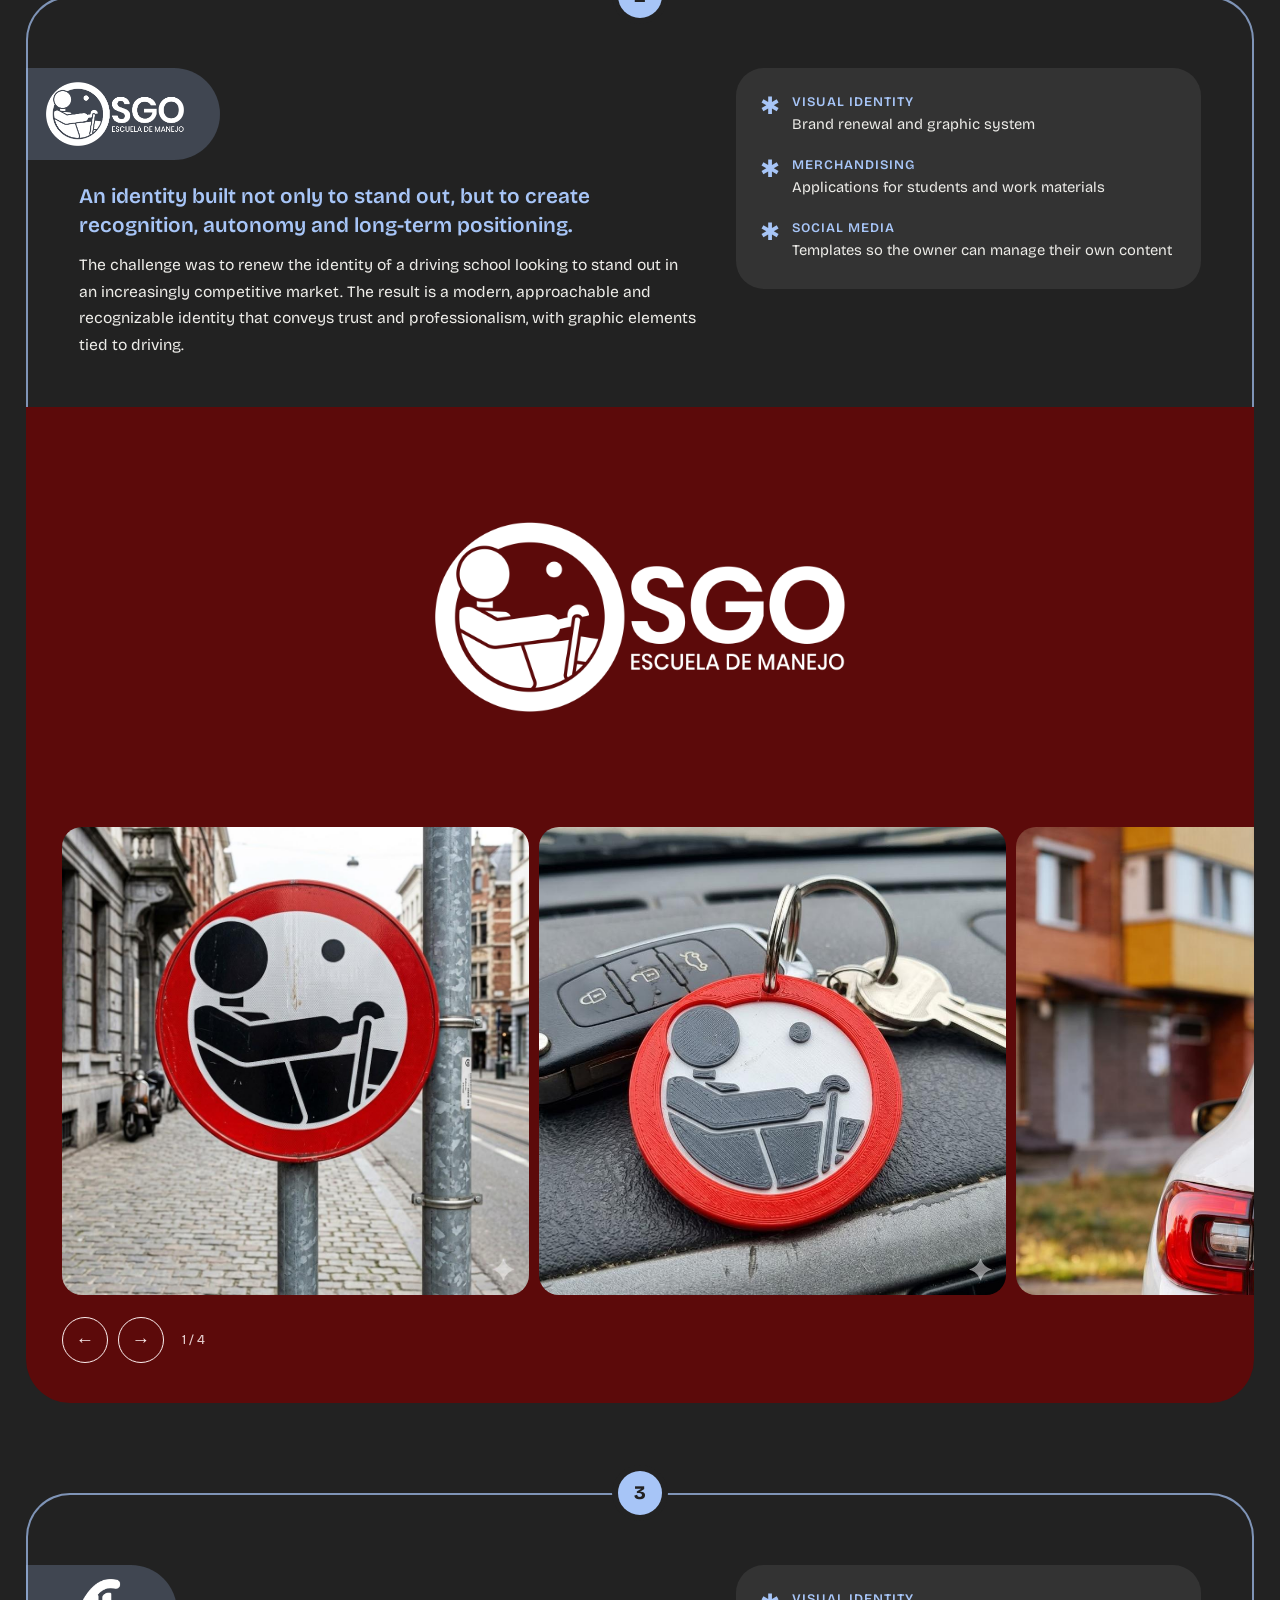
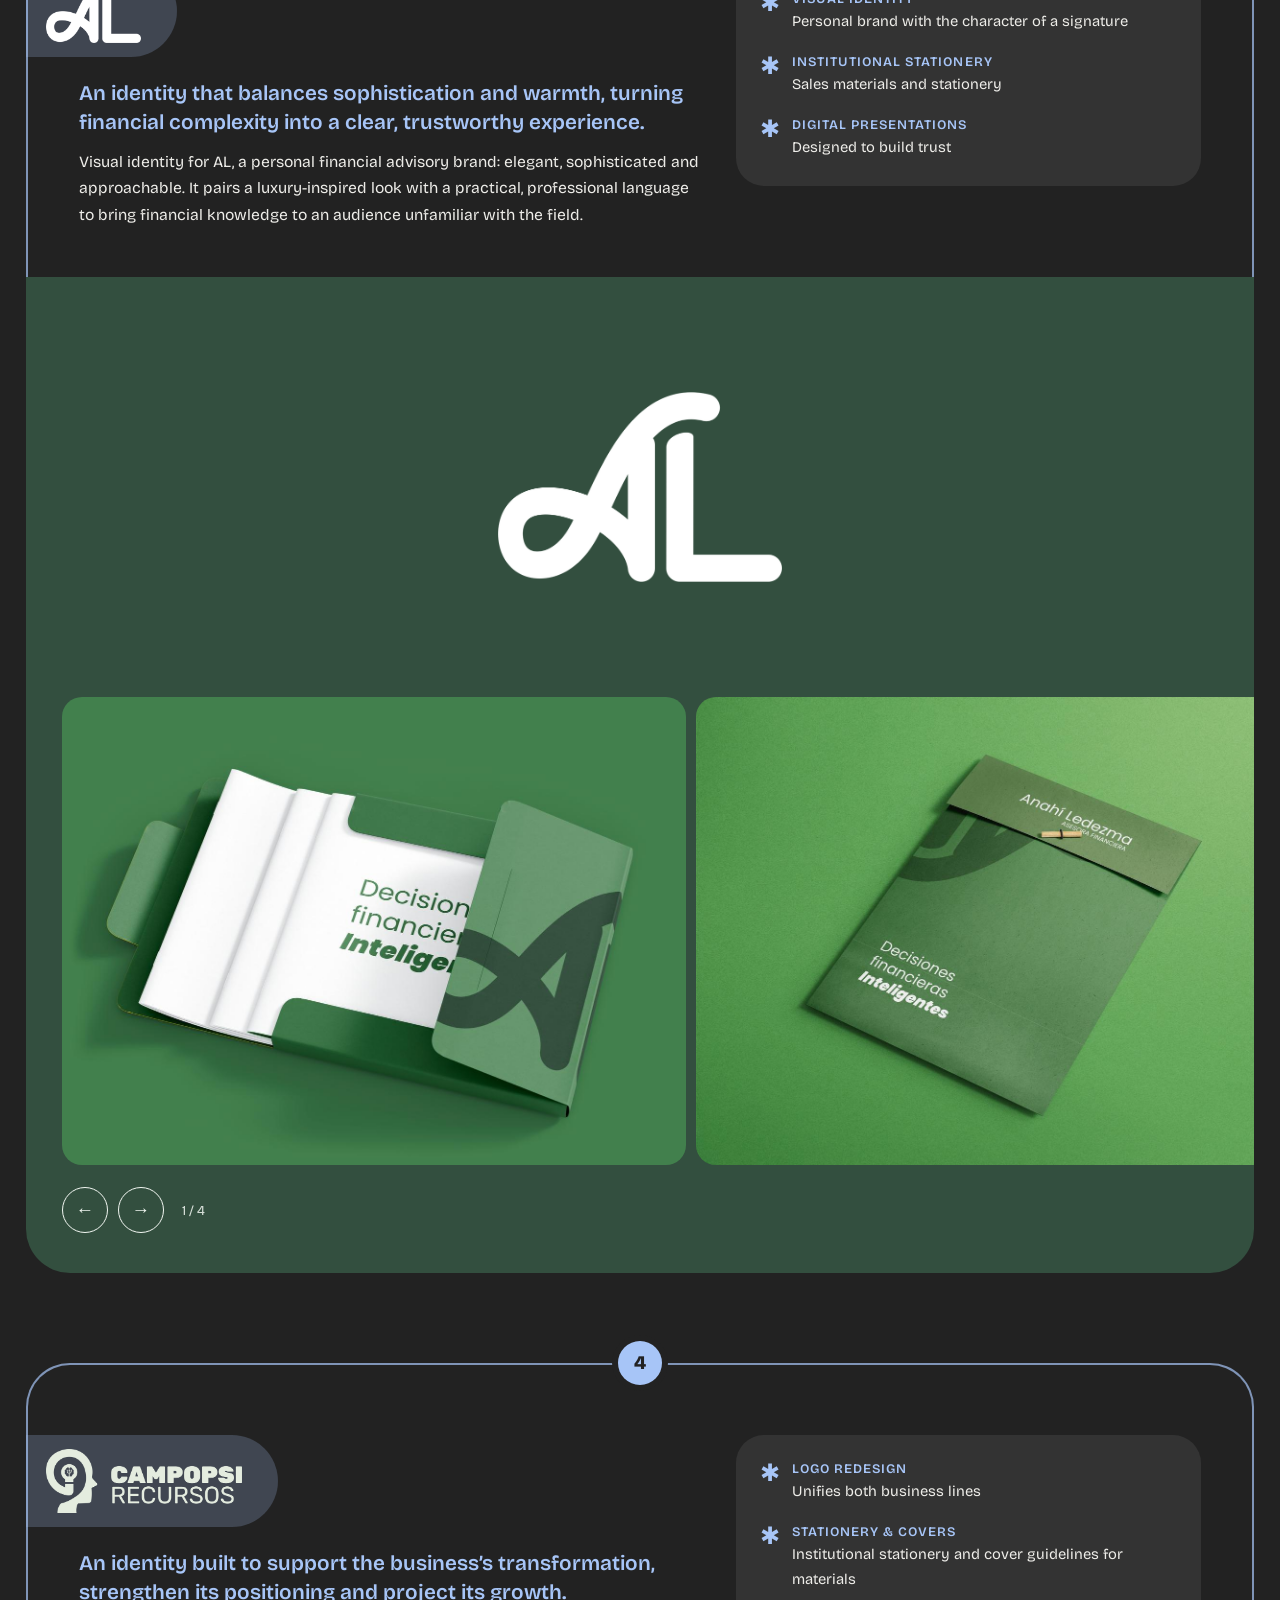
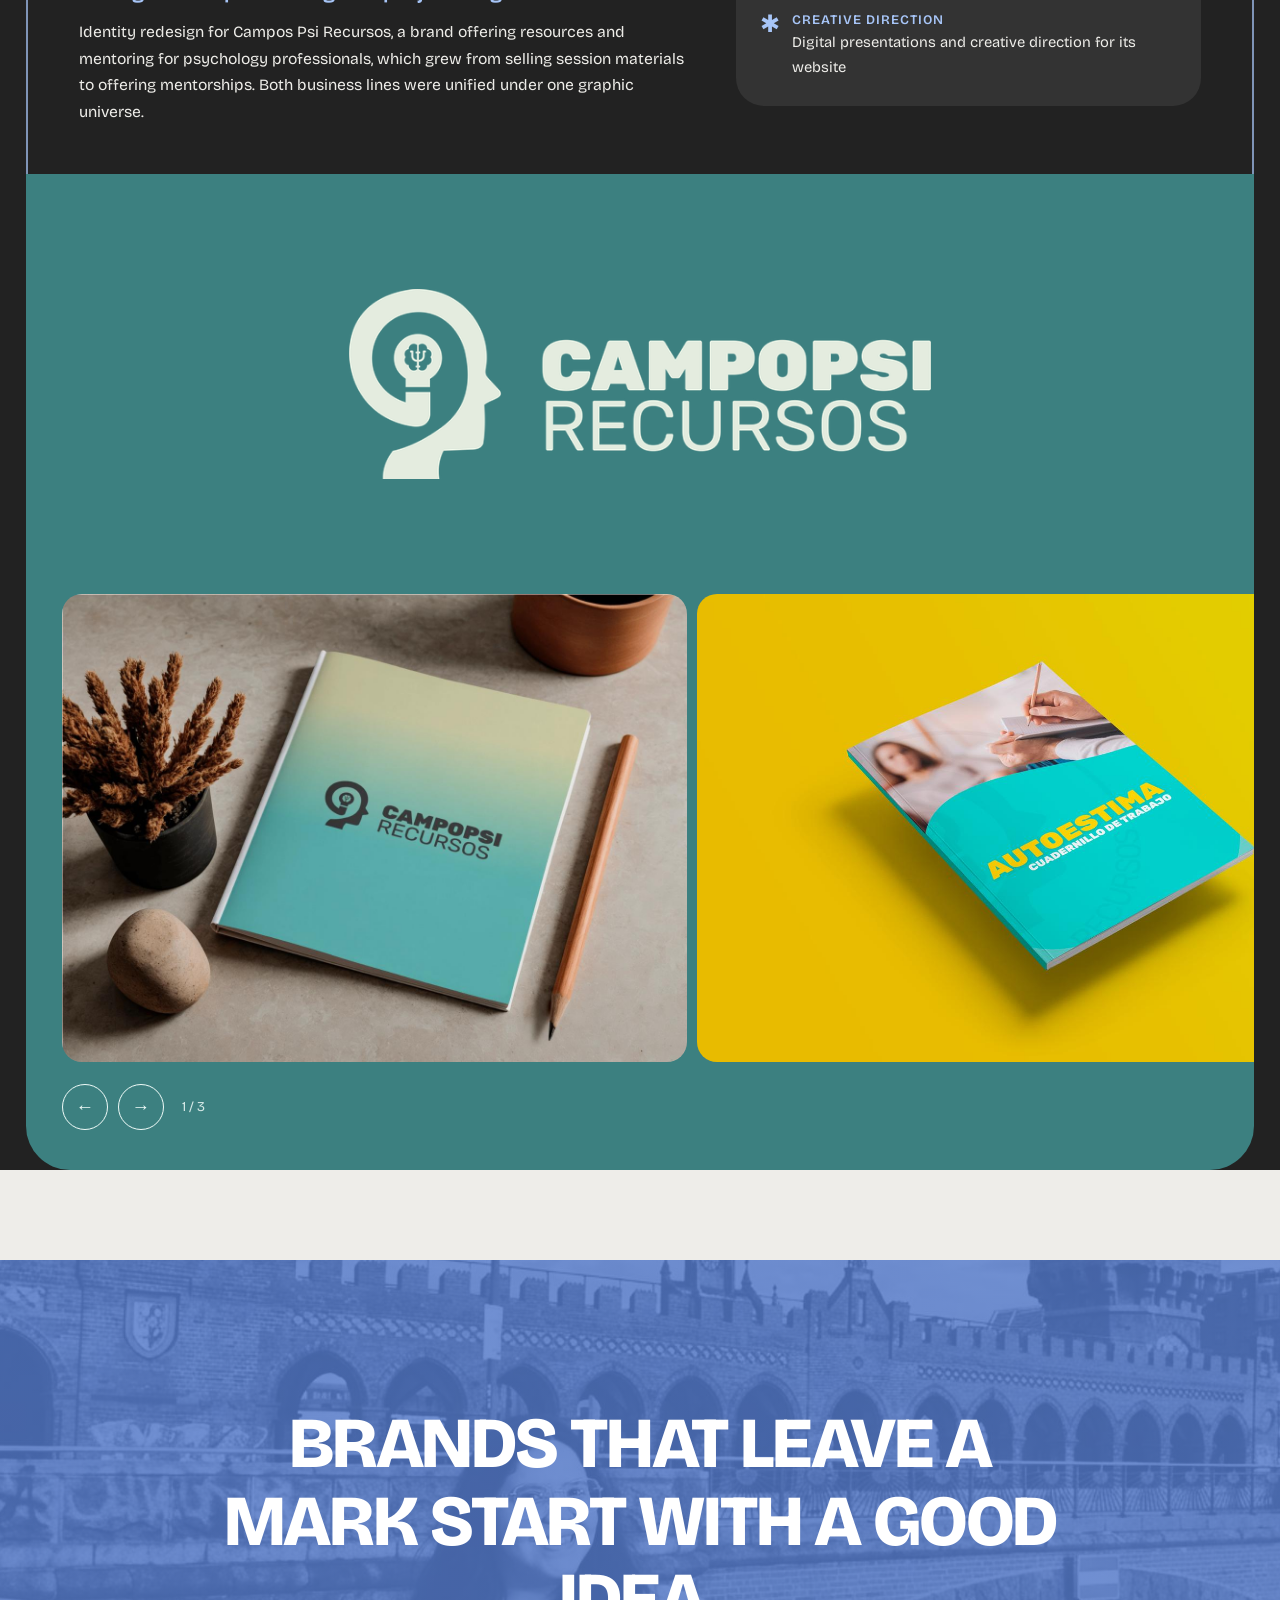
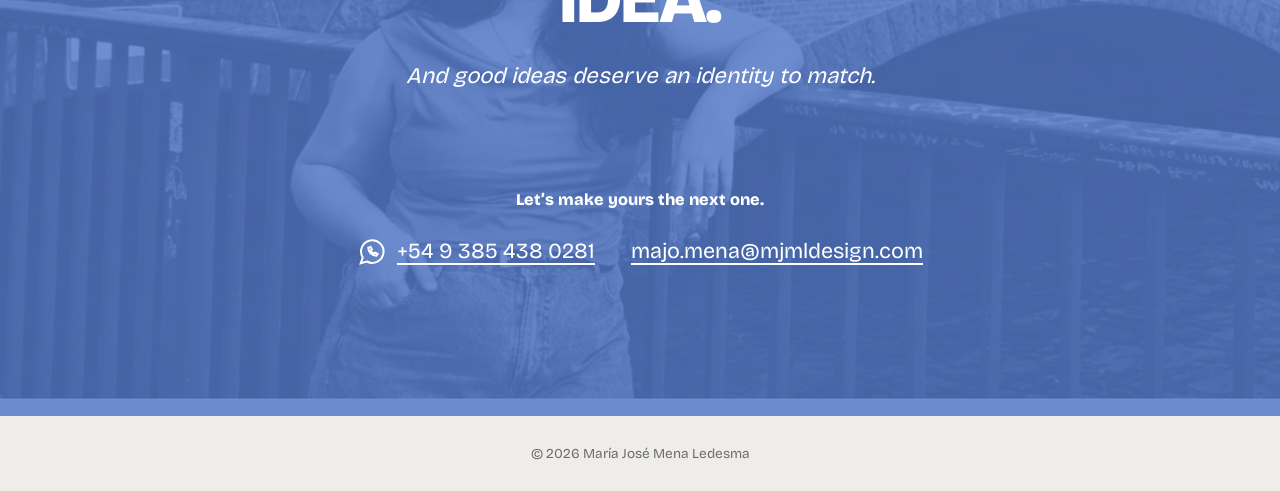
==== commit 3e77cf1c: "Contact email: majo.mena@mjmldesign.com Replaces the Gmail address in all three places (hero, about," ====
--- a/index.html
+++ b/index.html
@@ -25,7 +25,7 @@
   <div class="know"><span data-i="know"></span><a href="https://wa.me/5493854380281" target="_blank" rel="noopener" data-i="kbtn"></a></div>
   <div class="pill2">
     <a href="https://wa.me/5493854380281" target="_blank" rel="noopener"><small>WhatsApp</small>+54 9 385 438 0281</a>
-    <a href="mailto:majo.menaledesma@gmail.com"><small>Email</small>majo.menaledesma@gmail.com</a>
+    <a href="mailto:majo.mena@mjmldesign.com"><small>Email</small>majo.mena@mjmldesign.com</a>
     <a href="https://www.behance.net/majomenaledesma" target="_blank" rel="noopener"><small>Behance</small>/majomenaledesma</a>
   </div>
 </section>
@@ -41,7 +41,7 @@
     <h3 class="cta" data-i="cta"></h3>
     <div class="pill2">
       <a href="https://wa.me/5493854380281" target="_blank" rel="noopener"><small>WhatsApp</small>+54 9 385 438 0281</a>
-      <a href="mailto:majo.menaledesma@gmail.com"><small>Email</small>majo.menaledesma@gmail.com</a>
+      <a href="mailto:majo.mena@mjmldesign.com"><small>Email</small>majo.mena@mjmldesign.com</a>
       <a href="https://www.behance.net/majomenaledesma" target="_blank" rel="noopener"><small>Behance</small>/majomenaledesma</a>
     </div>
   </section>
@@ -69,7 +69,7 @@
   <p class="cta2" data-i="c3"></p>
   <div class="row">
     <a href="https://wa.me/5493854380281" target="_blank" rel="noopener"><svg viewBox="0 0 24 24" aria-hidden="true"><path d="M3 21l1.6-4.6A9 9 0 1 1 8 19.6L3 21z"/><path d="M9 8.5c0 3.5 3 6.5 6.5 6.5l1-1.5-2-1-1 .8c-1-.4-2-1.4-2.4-2.4l.8-1-1-2z"/></svg>+54 9 385 438 0281</a>
-    <a href="mailto:majo.menaledesma@gmail.com">majo.menaledesma@gmail.com</a>
+    <a href="mailto:majo.mena@mjmldesign.com">majo.mena@mjmldesign.com</a>
   </div>
 </section>
 <footer>© 2026 María José Mena Ledesma</footer>
